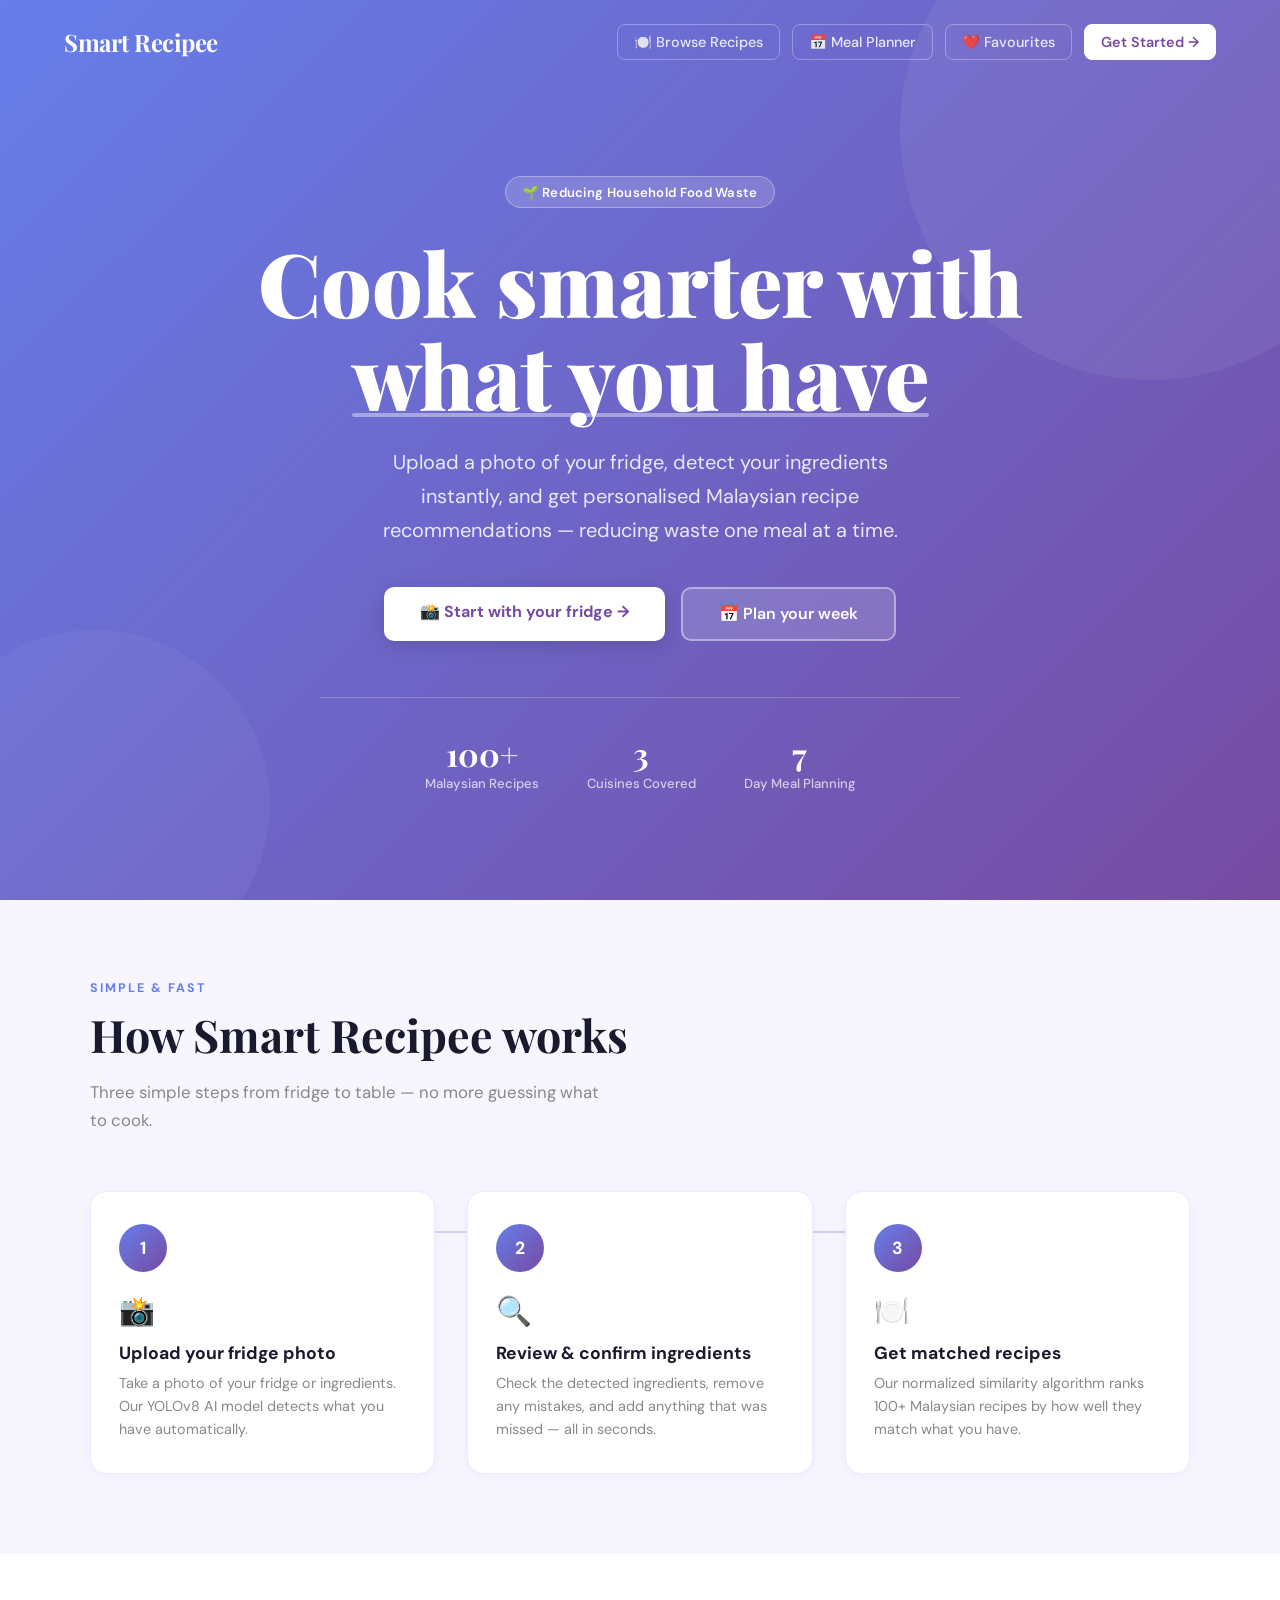
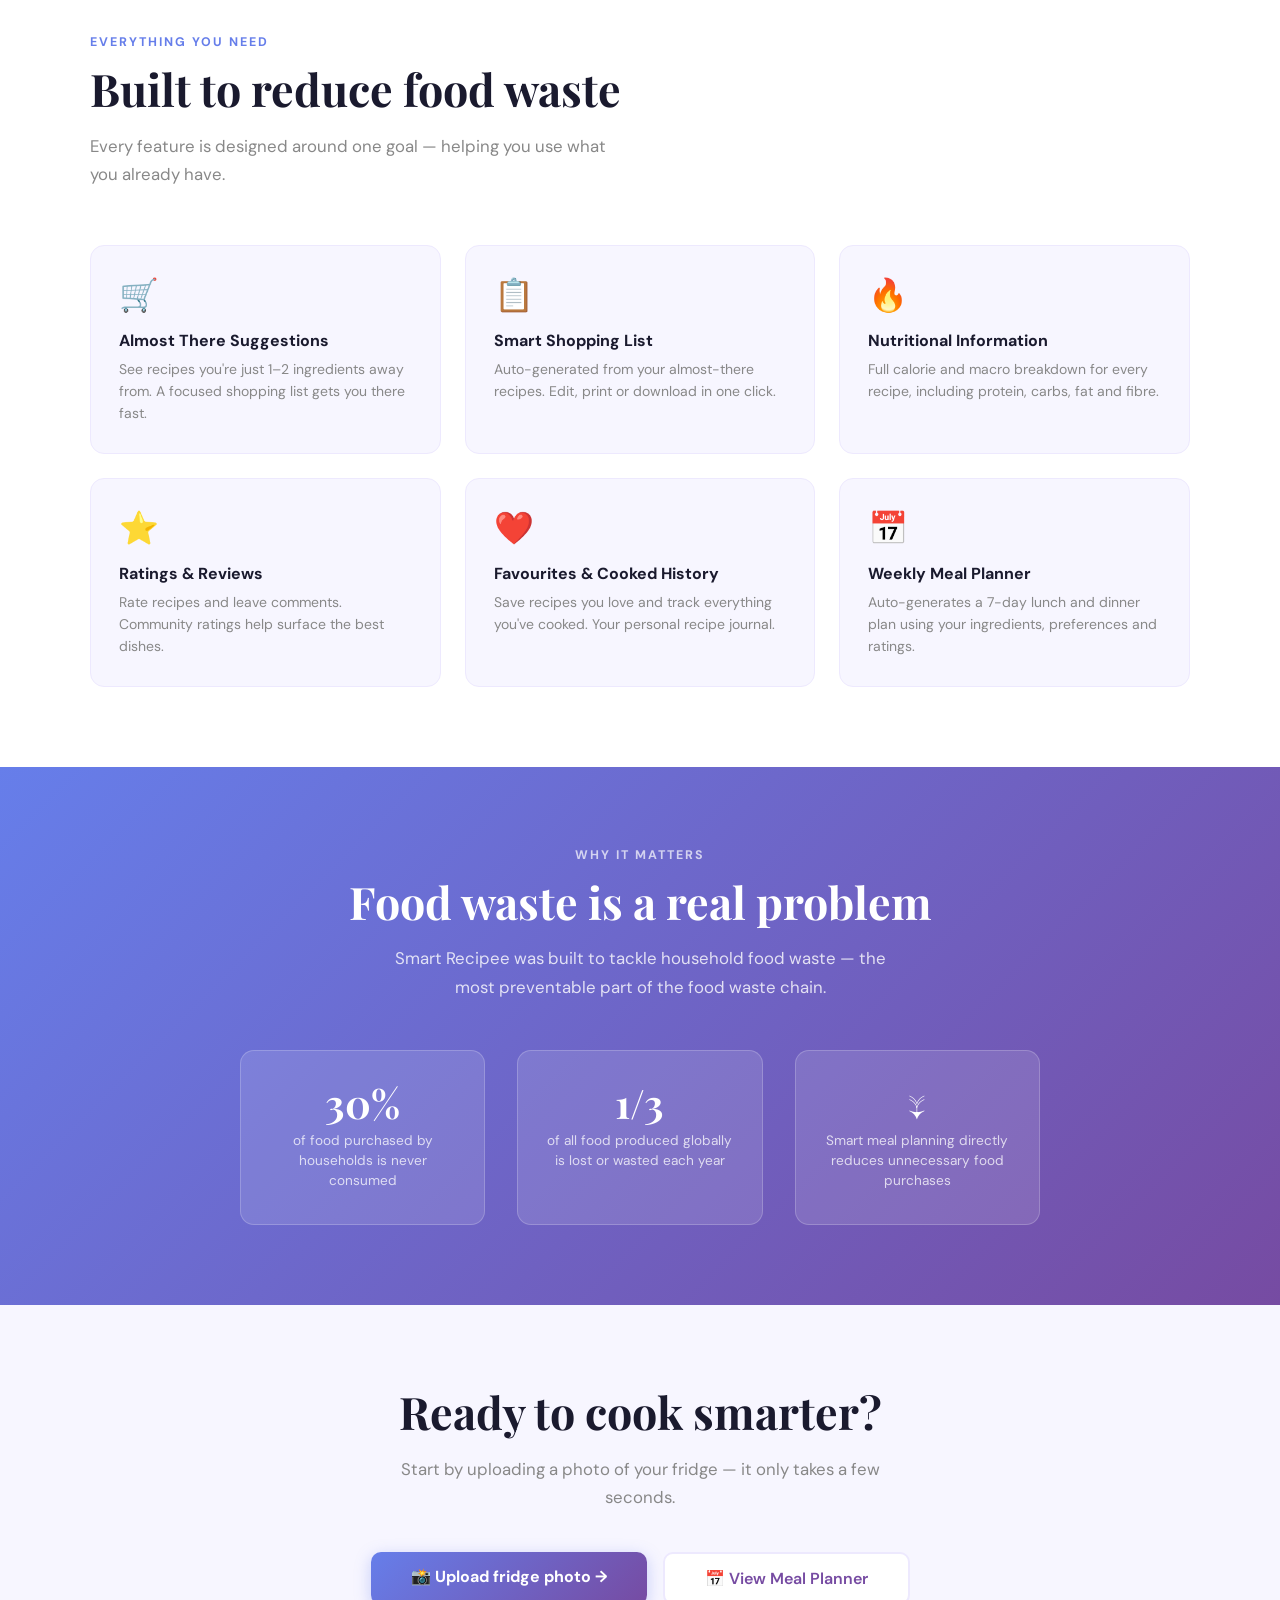
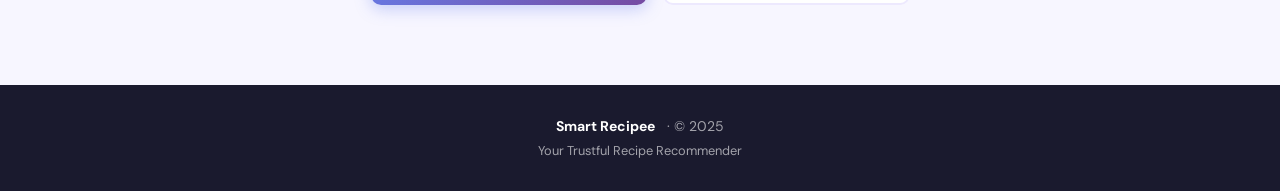
==== frontend/index.html @ c810b21c "Initial commit" ====
<!DOCTYPE html>
<html lang="en">
<head>
    <meta charset="UTF-8">
    <meta name="viewport" content="width=device-width, initial-scale=1.0">
    <title>Smart Recipee — Reduce Food Waste, Cook Smarter</title>
    <link href="https://fonts.googleapis.com/css2?family=Playfair+Display:wght@700;900&family=DM+Sans:wght@400;500;600&display=swap" rel="stylesheet">
    <style>
        *, *::before, *::after {
            margin: 0;
            padding: 0;
            box-sizing: border-box;
        }

        :root {
            --purple-start: #667eea;
            --purple-end: #764ba2;
            --text-dark: #1a1a2e;
            --text-mid: #444;
            --text-light: #888;
            --white: #ffffff;
            --bg: #f7f6ff;
            --card-bg: #ffffff;
            --border: #ede9fe;
            --green: #2e7d32;
            --green-light: #e8f5e9;
            --orange: #e65100;
            --orange-light: #fff3e0;
        }

        html {
            scroll-behavior: smooth;
        }

        body {
            font-family: 'DM Sans', sans-serif;
            background: var(--bg);
            color: var(--text-dark);
            min-height: 100vh;
            display: flex;
            flex-direction: column;
            overflow-x: hidden;
        }

        /* =====================
           HERO
        ===================== */

        .hero {
            background: linear-gradient(135deg, var(--purple-start) 0%, var(--purple-end) 100%);
            color: white;
            padding: 0;
            position: relative;
            overflow: hidden;
            min-height: 100vh;
            display: flex;
            flex-direction: column;
        }

        /* Decorative background circles */
        .hero::before {
            content: '';
            position: absolute;
            top: -120px;
            right: -120px;
            width: 500px;
            height: 500px;
            border-radius: 50%;
            background: rgba(255,255,255,0.06);
            pointer-events: none;
        }

        .hero::after {
            content: '';
            position: absolute;
            bottom: -80px;
            left: -80px;
            width: 350px;
            height: 350px;
            border-radius: 50%;
            background: rgba(255,255,255,0.04);
            pointer-events: none;
        }

        /* Nav */
        .hero-nav {
            display: flex;
            justify-content: space-between;
            align-items: center;
            padding: 1.5rem 5%;
            position: relative;
            z-index: 10;
        }

        .hero-nav-logo {
            font-family: 'Playfair Display', serif;
            font-size: 1.5rem;
            font-weight: 700;
            color: white;
            text-decoration: none;
            letter-spacing: -0.5px;
        }

        .hero-nav-links {
            display: flex;
            gap: 0.75rem;
        }

        .hero-nav-links a {
            color: rgba(255,255,255,0.85);
            text-decoration: none;
            font-size: 0.9rem;
            font-weight: 500;
            padding: 0.5rem 1rem;
            border-radius: 8px;
            border: 1.5px solid rgba(255,255,255,0.3);
            transition: all 0.2s;
        }

        .hero-nav-links a:hover {
            background: rgba(255,255,255,0.15);
            border-color: rgba(255,255,255,0.6);
            color: white;
        }

        .hero-nav-links a.primary {
            background: white;
            color: var(--purple-end);
            border-color: white;
            font-weight: 600;
        }

        .hero-nav-links a.primary:hover {
            background: rgba(255,255,255,0.9);
        }

        /* Hero content */
        .hero-content {
            flex: 1;
            display: flex;
            align-items: center;
            justify-content: center;
            flex-direction: column;
            text-align: center;
            padding: 4rem 5% 5rem;
            position: relative;
            z-index: 10;
        }

        .hero-badge {
            display: inline-flex;
            align-items: center;
            gap: 0.4rem;
            background: rgba(255,255,255,0.15);
            border: 1px solid rgba(255,255,255,0.3);
            color: white;
            font-size: 0.82rem;
            font-weight: 600;
            padding: 0.4rem 1rem;
            border-radius: 100px;
            margin-bottom: 1.75rem;
            letter-spacing: 0.3px;
            animation: fadeDown 0.6s ease both;
        }

        .hero-title {
            font-family: 'Playfair Display', serif;
            font-size: clamp(2.8rem, 7vw, 5.5rem);
            font-weight: 900;
            line-height: 1.05;
            color: white;
            margin-bottom: 1.5rem;
            max-width: 800px;
            animation: fadeDown 0.6s 0.1s ease both;
        }

        .hero-title span {
            position: relative;
            display: inline-block;
        }

        .hero-title span::after {
            content: '';
            position: absolute;
            bottom: 4px;
            left: 0;
            right: 0;
            height: 4px;
            background: rgba(255,255,255,0.4);
            border-radius: 2px;
        }

        .hero-subtitle {
            font-size: clamp(1rem, 2.5vw, 1.25rem);
            color: rgba(255,255,255,0.85);
            line-height: 1.7;
            max-width: 560px;
            margin-bottom: 2.5rem;
            animation: fadeDown 0.6s 0.2s ease both;
        }

        .hero-cta {
            display: flex;
            gap: 1rem;
            flex-wrap: wrap;
            justify-content: center;
            animation: fadeDown 0.6s 0.3s ease both;
        }

        .btn-hero-primary {
            background: white;
            color: var(--purple-end);
            padding: 0.9rem 2.25rem;
            border-radius: 10px;
            font-size: 1rem;
            font-weight: 700;
            text-decoration: none;
            transition: all 0.2s;
            box-shadow: 0 4px 20px rgba(0,0,0,0.15);
        }

        .btn-hero-primary:hover {
            transform: translateY(-2px);
            box-shadow: 0 8px 28px rgba(0,0,0,0.2);
        }

        .btn-hero-secondary {
            background: rgba(255,255,255,0.15);
            color: white;
            padding: 0.9rem 2.25rem;
            border-radius: 10px;
            font-size: 1rem;
            font-weight: 600;
            text-decoration: none;
            border: 2px solid rgba(255,255,255,0.4);
            transition: all 0.2s;
        }

        .btn-hero-secondary:hover {
            background: rgba(255,255,255,0.25);
            border-color: rgba(255,255,255,0.7);
        }

        /* Stats bar */
        .hero-stats {
            display: flex;
            gap: 3rem;
            justify-content: center;
            flex-wrap: wrap;
            margin-top: 3.5rem;
            padding-top: 2.5rem;
            border-top: 1px solid rgba(255,255,255,0.2);
            animation: fadeDown 0.6s 0.4s ease both;
            width: 100%;
            max-width: 640px;
        }

        .hero-stat {
            text-align: center;
        }

        .hero-stat-num {
            font-family: 'Playfair Display', serif;
            font-size: 2rem;
            font-weight: 700;
            color: white;
            line-height: 1;
            margin-bottom: 0.3rem;
        }

        .hero-stat-label {
            font-size: 0.82rem;
            color: rgba(255,255,255,0.7);
            font-weight: 500;
        }

        /* =====================
           HOW IT WORKS
        ===================== */

        .section {
            padding: 5rem 5%;
        }

        .section-inner {
            max-width: 1100px;
            margin: 0 auto;
        }

        .section-label {
            font-size: 0.78rem;
            font-weight: 700;
            letter-spacing: 2px;
            text-transform: uppercase;
            color: var(--purple-start);
            margin-bottom: 0.75rem;
        }

        .section-title {
            font-family: 'Playfair Display', serif;
            font-size: clamp(1.8rem, 4vw, 2.8rem);
            font-weight: 700;
            color: var(--text-dark);
            line-height: 1.2;
            margin-bottom: 1rem;
        }

        .section-subtitle {
            font-size: 1.05rem;
            color: var(--text-light);
            max-width: 520px;
            line-height: 1.7;
            margin-bottom: 3.5rem;
        }

        /* Steps */
        .steps {
            display: grid;
            grid-template-columns: repeat(3, 1fr);
            gap: 2rem;
            position: relative;
        }

        .steps::before {
            content: '';
            position: absolute;
            top: 40px;
            left: calc(16.67% + 1rem);
            right: calc(16.67% + 1rem);
            height: 2px;
            background: linear-gradient(90deg, var(--purple-start), var(--purple-end));
            opacity: 0.25;
        }

        .step-card {
            background: white;
            border-radius: 16px;
            padding: 2rem 1.75rem;
            box-shadow: 0 2px 16px rgba(102,126,234,0.08);
            border: 1px solid var(--border);
            position: relative;
            transition: transform 0.2s, box-shadow 0.2s;
        }

        .step-card:hover {
            transform: translateY(-4px);
            box-shadow: 0 8px 32px rgba(102,126,234,0.14);
        }

        .step-number {
            width: 48px;
            height: 48px;
            border-radius: 50%;
            background: linear-gradient(135deg, var(--purple-start), var(--purple-end));
            color: white;
            font-weight: 700;
            font-size: 1.1rem;
            display: flex;
            align-items: center;
            justify-content: center;
            margin-bottom: 1.25rem;
            position: relative;
            z-index: 1;
        }

        .step-icon {
            font-size: 1.8rem;
            margin-bottom: 0.75rem;
        }

        .step-title {
            font-weight: 700;
            font-size: 1.1rem;
            color: var(--text-dark);
            margin-bottom: 0.5rem;
        }

        .step-desc {
            font-size: 0.9rem;
            color: var(--text-light);
            line-height: 1.6;
        }

        /* =====================
           FEATURES GRID
        ===================== */

        .features-section {
            background: white;
            padding: 5rem 5%;
        }

        .features-grid {
            display: grid;
            grid-template-columns: repeat(auto-fill, minmax(300px, 1fr));
            gap: 1.5rem;
        }

        .feature-card {
            background: var(--bg);
            border-radius: 14px;
            padding: 1.75rem;
            border: 1px solid var(--border);
            transition: transform 0.2s, box-shadow 0.2s;
        }

        .feature-card:hover {
            transform: translateY(-3px);
            box-shadow: 0 6px 24px rgba(102,126,234,0.1);
        }

        .feature-emoji {
            font-size: 2rem;
            margin-bottom: 0.9rem;
            display: block;
        }

        .feature-title {
            font-weight: 700;
            font-size: 1rem;
            color: var(--text-dark);
            margin-bottom: 0.4rem;
        }

        .feature-desc {
            font-size: 0.875rem;
            color: var(--text-light);
            line-height: 1.6;
        }

        /* =====================
           FOOD WASTE IMPACT
        ===================== */

        .impact-section {
            background: linear-gradient(135deg, var(--purple-start) 0%, var(--purple-end) 100%);
            padding: 5rem 5%;
            color: white;
            text-align: center;
        }

        .impact-section .section-label {
            color: rgba(255,255,255,0.7);
        }

        .impact-section .section-title {
            color: white;
            margin-bottom: 1rem;
        }

        .impact-section .section-subtitle {
            color: rgba(255,255,255,0.8);
            margin: 0 auto 3rem;
        }

        .impact-grid {
            display: grid;
            grid-template-columns: repeat(3, 1fr);
            gap: 2rem;
            max-width: 800px;
            margin: 0 auto;
        }

        .impact-item {
            background: rgba(255,255,255,0.12);
            border: 1px solid rgba(255,255,255,0.2);
            border-radius: 14px;
            padding: 2rem 1.5rem;
        }

        .impact-num {
            font-family: 'Playfair Display', serif;
            font-size: 2.5rem;
            font-weight: 700;
            color: white;
            line-height: 1;
            margin-bottom: 0.5rem;
        }

        .impact-label {
            font-size: 0.85rem;
            color: rgba(255,255,255,0.75);
            line-height: 1.5;
        }

        /* =====================
           CTA SECTION
        ===================== */

        .cta-section {
            padding: 5rem 5%;
            text-align: center;
            background: var(--bg);
        }

        .cta-section .section-title {
            margin-bottom: 1rem;
        }

        .cta-section .section-subtitle {
            margin: 0 auto 2.5rem;
        }

        .cta-buttons {
            display: flex;
            gap: 1rem;
            justify-content: center;
            flex-wrap: wrap;
        }

        .btn-cta-primary {
            background: linear-gradient(135deg, var(--purple-start), var(--purple-end));
            color: white;
            padding: 0.9rem 2.5rem;
            border-radius: 10px;
            font-size: 1rem;
            font-weight: 700;
            text-decoration: none;
            transition: all 0.2s;
            box-shadow: 0 4px 16px rgba(102,126,234,0.35);
        }

        .btn-cta-primary:hover {
            transform: translateY(-2px);
            box-shadow: 0 8px 24px rgba(102,126,234,0.45);
        }

        .btn-cta-secondary {
            background: white;
            color: var(--purple-end);
            padding: 0.9rem 2.5rem;
            border-radius: 10px;
            font-size: 1rem;
            font-weight: 600;
            text-decoration: none;
            border: 2px solid var(--border);
            transition: all 0.2s;
        }

        .btn-cta-secondary:hover {
            border-color: var(--purple-start);
            box-shadow: 0 4px 16px rgba(102,126,234,0.1);
        }

        /* =====================
           FOOTER
        ===================== */

        footer {
            background: var(--text-dark);
            color: rgba(255,255,255,0.6);
            text-align: center;
            padding: 2rem;
            font-size: 0.875rem;
            margin-top: auto;
        }

        footer strong {
            color: white;
        }

        /* =====================
           ANIMATIONS
        ===================== */

        @keyframes fadeDown {
            from {
                opacity: 0;
                transform: translateY(-16px);
            }
            to {
                opacity: 1;
                transform: translateY(0);
            }
        }

        /* =====================
           RESPONSIVE
        ===================== */

        @media (max-width: 768px) {
            .hero-nav-links {
                display: none;
            }

            .steps {
                grid-template-columns: 1fr;
            }

            .steps::before {
                display: none;
            }

            .impact-grid {
                grid-template-columns: 1fr;
            }

            .hero-stats {
                gap: 2rem;
            }
        }

        @media (max-width: 480px) {
            .hero-cta {
                flex-direction: column;
                align-items: center;
            }

            .btn-hero-primary,
            .btn-hero-secondary {
                width: 100%;
                text-align: center;
            }
        }
    </style>
</head>
<body>

    <!-- ===================== HERO ===================== -->
    <section class="hero">
        <nav class="hero-nav">
            <a href="index.html" class="hero-nav-logo">Smart Recipee</a>
            <div class="hero-nav-links">
                <a href="browse.html">🍽️ Browse Recipes</a>
                <a href="meal-planner.html">📅 Meal Planner</a>
                <a href="history.html">❤️ Favourites</a>
                <a href="browse.html" class="primary">Get Started →</a>
            </div>
        </nav>

        <div class="hero-content">
            <div class="hero-badge">
                🌱 Reducing Household Food Waste
            </div>

            <h1 class="hero-title">
                Cook smarter with<br>
                <span>what you have</span>
            </h1>

            <p class="hero-subtitle">
                Upload a photo of your fridge, detect your ingredients instantly,
                and get personalised Malaysian recipe recommendations — reducing waste one meal at a time.
            </p>

            <div class="hero-cta">
                <a href="browse.html" class="btn-hero-primary">📸 Start with your fridge →</a>
                <a href="meal-planner.html" class="btn-hero-secondary">📅 Plan your week</a>
            </div>

            <div class="hero-stats">
                <div class="hero-stat">
                    <div class="hero-stat-num">100+</div>
                    <div class="hero-stat-label">Malaysian Recipes</div>
                </div>
                <div class="hero-stat">
                    <div class="hero-stat-num">3</div>
                    <div class="hero-stat-label">Cuisines Covered</div>
                </div>
                <div class="hero-stat">
                    <div class="hero-stat-num">7</div>
                    <div class="hero-stat-label">Day Meal Planning</div>
                </div>
            </div>
        </div>
    </section>

    <!-- ===================== HOW IT WORKS ===================== -->
    <section class="section">
        <div class="section-inner">
            <div class="section-label">Simple & Fast</div>
            <h2 class="section-title">How Smart Recipee works</h2>
            <p class="section-subtitle">Three simple steps from fridge to table — no more guessing what to cook.</p>

            <div class="steps">
                <div class="step-card">
                    <div class="step-number">1</div>
                    <div class="step-icon">📸</div>
                    <div class="step-title">Upload your fridge photo</div>
                    <p class="step-desc">Take a photo of your fridge or ingredients. Our YOLOv8 AI model detects what you have automatically.</p>
                </div>

                <div class="step-card">
                    <div class="step-number">2</div>
                    <div class="step-icon">🔍</div>
                    <div class="step-title">Review & confirm ingredients</div>
                    <p class="step-desc">Check the detected ingredients, remove any mistakes, and add anything that was missed — all in seconds.</p>
                </div>

                <div class="step-card">
                    <div class="step-number">3</div>
                    <div class="step-icon">🍽️</div>
                    <div class="step-title">Get matched recipes</div>
                    <p class="step-desc">Our normalized similarity algorithm ranks 100+ Malaysian recipes by how well they match what you have.</p>
                </div>
            </div>
        </div>
    </section>

    <!-- ===================== FEATURES ===================== -->
    <section class="features-section">
        <div class="section-inner">
            <div class="section-label">Everything you need</div>
            <h2 class="section-title">Built to reduce food waste</h2>
            <p class="section-subtitle">Every feature is designed around one goal — helping you use what you already have.</p>

            <div class="features-grid">
                <div class="feature-card">
                    <span class="feature-emoji">🛒</span>
                    <div class="feature-title">Almost There Suggestions</div>
                    <p class="feature-desc">See recipes you're just 1–2 ingredients away from. A focused shopping list gets you there fast.</p>
                </div>

                <div class="feature-card">
                    <span class="feature-emoji">📋</span>
                    <div class="feature-title">Smart Shopping List</div>
                    <p class="feature-desc">Auto-generated from your almost-there recipes. Edit, print or download in one click.</p>
                </div>

                <div class="feature-card">
                    <span class="feature-emoji">🔥</span>
                    <div class="feature-title">Nutritional Information</div>
                    <p class="feature-desc">Full calorie and macro breakdown for every recipe, including protein, carbs, fat and fibre.</p>
                </div>

                <div class="feature-card">
                    <span class="feature-emoji">⭐</span>
                    <div class="feature-title">Ratings & Reviews</div>
                    <p class="feature-desc">Rate recipes and leave comments. Community ratings help surface the best dishes.</p>
                </div>

                <div class="feature-card">
                    <span class="feature-emoji">❤️</span>
                    <div class="feature-title">Favourites & Cooked History</div>
                    <p class="feature-desc">Save recipes you love and track everything you've cooked. Your personal recipe journal.</p>
                </div>

                <div class="feature-card">
                    <span class="feature-emoji">📅</span>
                    <div class="feature-title">Weekly Meal Planner</div>
                    <p class="feature-desc">Auto-generates a 7-day lunch and dinner plan using your ingredients, preferences and ratings.</p>
                </div>
            </div>
        </div>
    </section>

    <!-- ===================== IMPACT ===================== -->
    <section class="impact-section">
        <div class="section-inner">
            <div class="section-label">Why it matters</div>
            <h2 class="section-title">Food waste is a real problem</h2>
            <p class="section-subtitle">Smart Recipee was built to tackle household food waste — the most preventable part of the food waste chain.</p>

            <div class="impact-grid">
                <div class="impact-item">
                    <div class="impact-num">30%</div>
                    <p class="impact-label">of food purchased by households is never consumed</p>
                </div>
                <div class="impact-item">
                    <div class="impact-num">1/3</div>
                    <p class="impact-label">of all food produced globally is lost or wasted each year</p>
                </div>
                <div class="impact-item">
                    <div class="impact-num">↓</div>
                    <p class="impact-label">Smart meal planning directly reduces unnecessary food purchases</p>
                </div>
            </div>
        </div>
    </section>

    <!-- ===================== CTA ===================== -->
    <section class="cta-section">
        <div class="section-inner">
            <h2 class="section-title">Ready to cook smarter?</h2>
            <p class="section-subtitle">Start by uploading a photo of your fridge — it only takes a few seconds.</p>
            <div class="cta-buttons">
                <a href="browse.html" class="btn-cta-primary">📸 Upload fridge photo →</a>
                <a href="meal-planner.html" class="btn-cta-secondary">📅 View Meal Planner</a>
            </div>
        </div>
    </section>

    <!-- ===================== FOOTER ===================== -->
    <footer>
        <p><strong>Smart Recipee</strong> &nbsp; · &copy; 2025</p>
        <p style="margin-top: 0.4rem; font-size: 0.8rem;">Your Trustful Recipe Recommender</p>
    </footer>

</body>
</html>
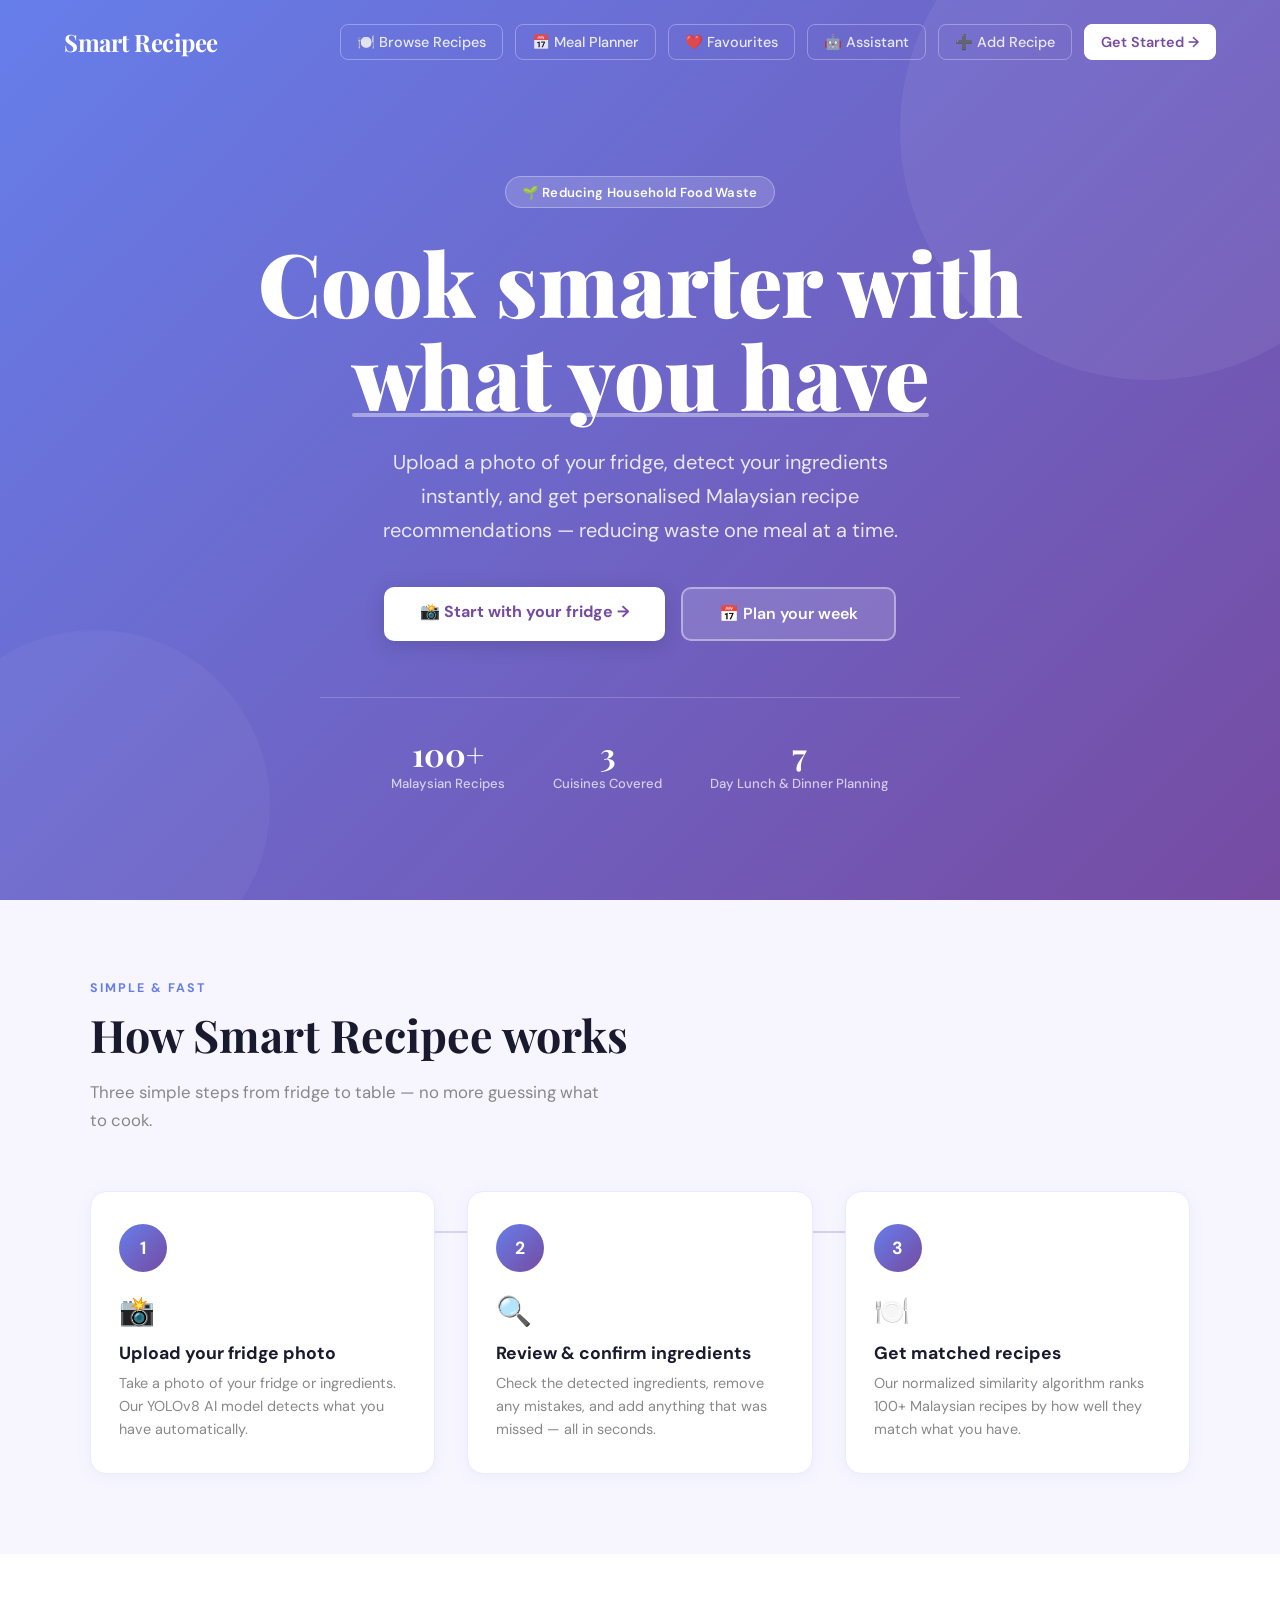
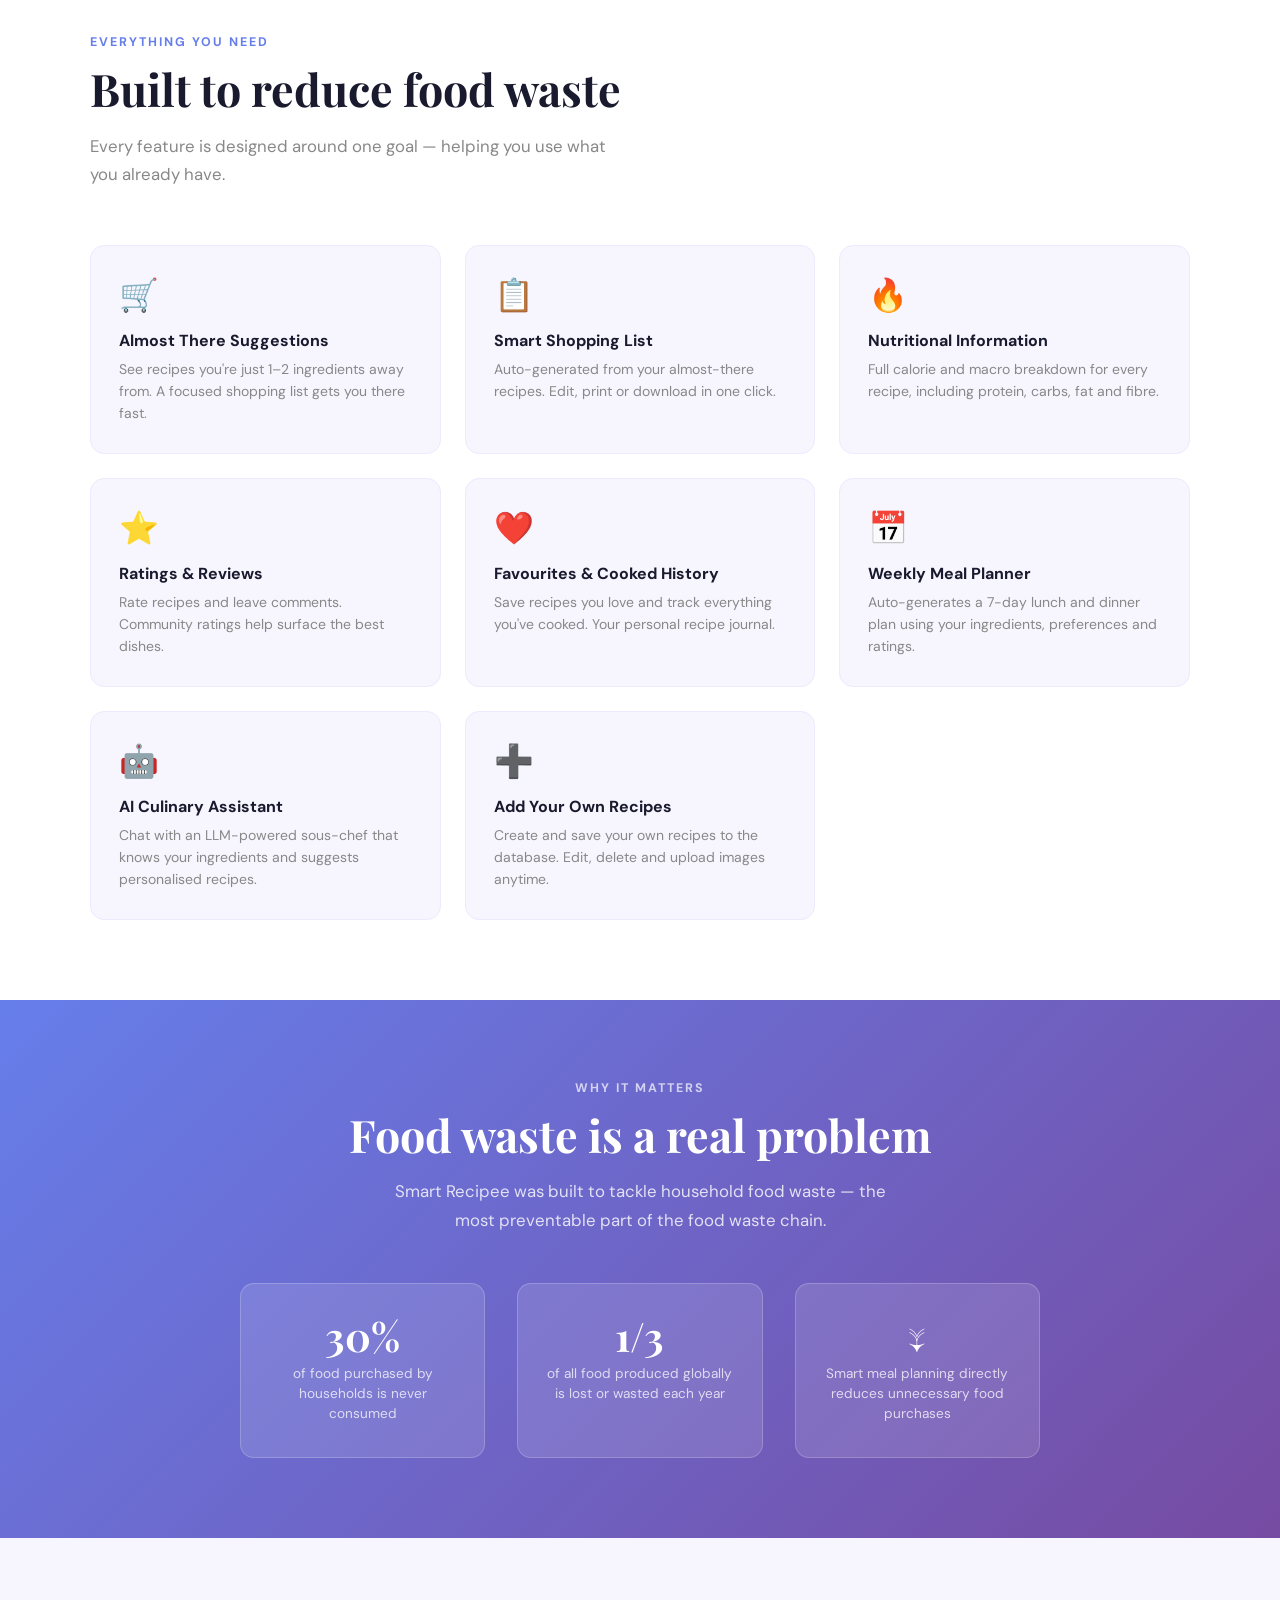
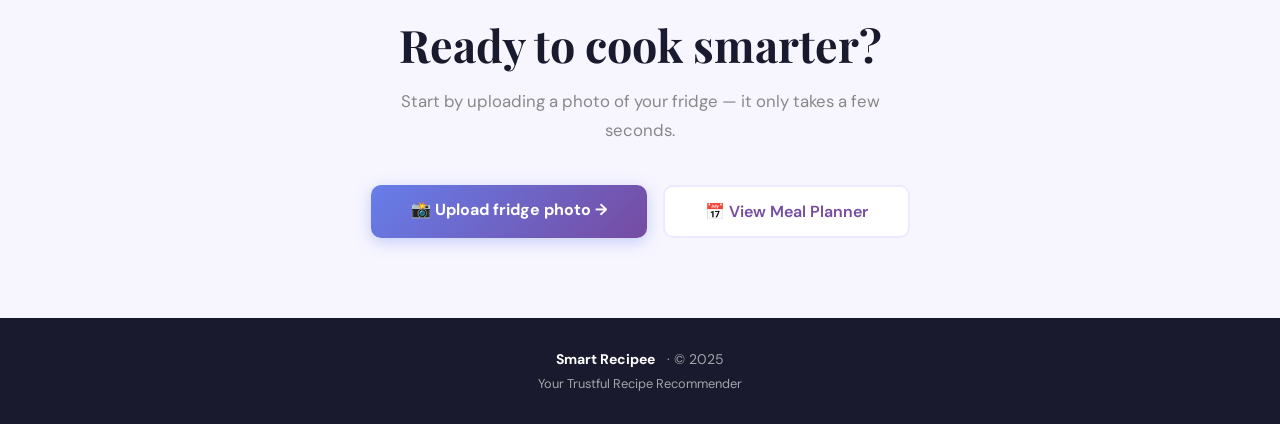
==== commit 4a877d85: "Final update - complete Smart Recipee system" ====
--- a/frontend/index.html
+++ b/frontend/index.html
@@ -624,6 +624,8 @@
                 <a href="browse.html">🍽️ Browse Recipes</a>
                 <a href="meal-planner.html">📅 Meal Planner</a>
                 <a href="history.html">❤️ Favourites</a>
+                <a href="chat.html">🤖 Assistant</a>
+                <a href="add-recipe.html">➕ Add Recipe</a>
                 <a href="browse.html" class="primary">Get Started →</a>
             </div>
         </nav>
@@ -659,7 +661,7 @@
                 </div>
                 <div class="hero-stat">
                     <div class="hero-stat-num">7</div>
-                    <div class="hero-stat-label">Day Meal Planning</div>
+                    <div class="hero-stat-label">Day Lunch & Dinner Planning</div>
                 </div>
             </div>
         </div>
@@ -740,6 +742,19 @@
                     <div class="feature-title">Weekly Meal Planner</div>
                     <p class="feature-desc">Auto-generates a 7-day lunch and dinner plan using your ingredients, preferences and ratings.</p>
                 </div>
+
+                <div class="feature-card">
+                    <span class="feature-emoji">🤖</span>
+                    <div class="feature-title">AI Culinary Assistant</div>
+                    <p class="feature-desc">Chat with an LLM-powered sous-chef that knows your ingredients and suggests personalised recipes.</p>
+                </div>
+
+                <div class="feature-card">
+                    <span class="feature-emoji">➕</span>
+                    <div class="feature-title">Add Your Own Recipes</div>
+                    <p class="feature-desc">Create and save your own recipes to the database. Edit, delete and upload images anytime.</p>
+                </div>
+
             </div>
         </div>
     </section>
